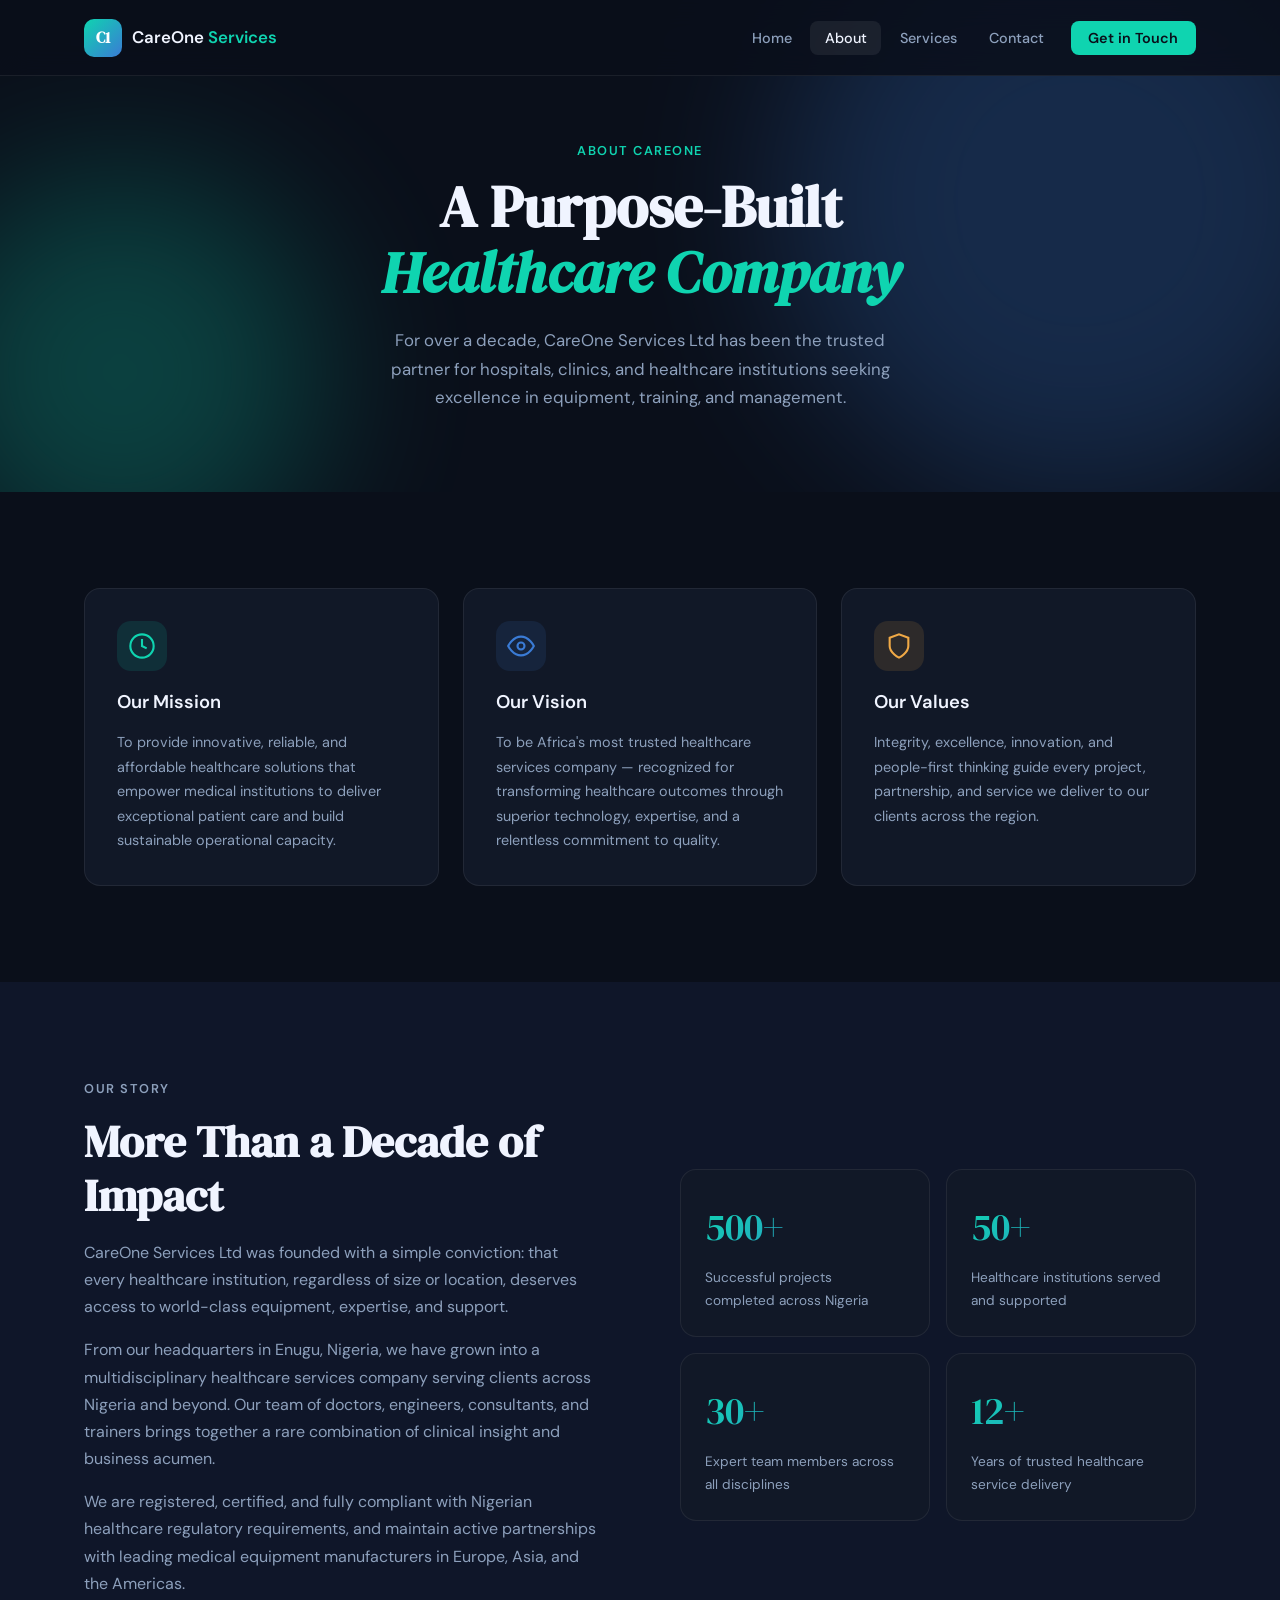
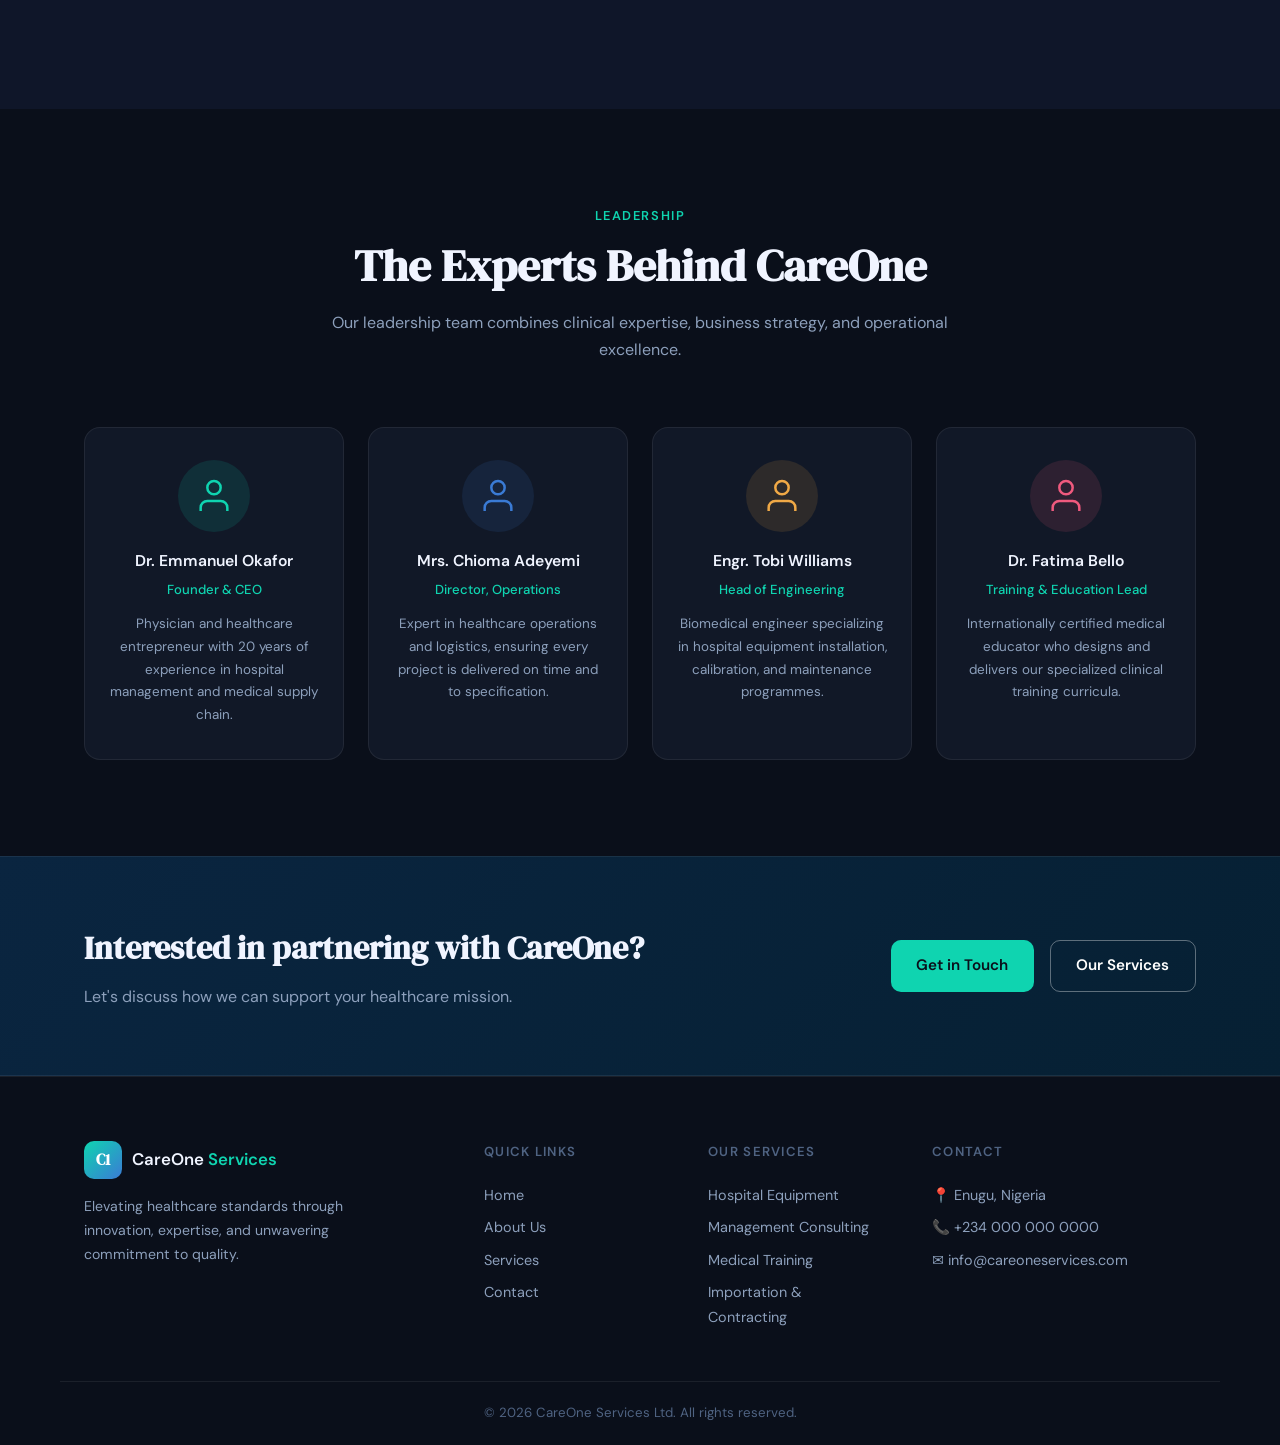
==== about.html @ 7bf024eb "Add files via upload" ====
<!DOCTYPE html>
<html lang="en">
<head>
  <meta charset="UTF-8" />
  <meta name="viewport" content="width=device-width, initial-scale=1.0"/>
  <title>About – CareOne Services Ltd</title>
  <link rel="preconnect" href="https://fonts.googleapis.com">
  <link href="https://fonts.googleapis.com/css2?family=DM+Serif+Display:ital@0;1&family=DM+Sans:wght@300;400;500;600&display=swap" rel="stylesheet">
  <link rel="stylesheet" href="style.css">
</head>
<body>

  <nav class="navbar" id="navbar">
    <div class="nav-container">
      <a href="index.html" class="logo">
        <span class="logo-mark">C1</span>
        <span class="logo-text">CareOne <span>Services</span></span>
      </a>
      <button class="hamburger" id="hamburger" aria-label="Toggle menu">
        <span></span><span></span><span></span>
      </button>
      <ul class="nav-links" id="navLinks">
        <li><a href="index.html">Home</a></li>
        <li><a href="about.html" class="active">About</a></li>
        <li><a href="services.html">Services</a></li>
        <li><a href="contact.html">Contact</a></li>
        <li><a href="contact.html" class="btn-nav">Get in Touch</a></li>
      </ul>
    </div>
  </nav>

  <!-- PAGE HERO -->
  <section class="page-hero">
    <div class="page-hero-bg">
      <div class="hero-orb orb1"></div>
      <div class="hero-orb orb2"></div>
    </div>
    <div class="container">
      <div class="page-hero-content">
        <p class="section-eyebrow">About CareOne</p>
        <h1 class="page-hero-title">A Purpose-Built<br><em>Healthcare Company</em></h1>
        <p class="page-hero-sub">For over a decade, CareOne Services Ltd has been the trusted partner for hospitals, clinics, and healthcare institutions seeking excellence in equipment, training, and management.</p>
      </div>
    </div>
  </section>

  <!-- MISSION / VISION -->
  <section class="section">
    <div class="container mv-grid">
      <div class="mv-card mission">
        <div class="mv-icon">
          <svg width="28" height="28" fill="none" stroke="currentColor" stroke-width="1.8" viewBox="0 0 24 24"><circle cx="12" cy="12" r="10"/><polyline points="12 6 12 12 16 14"/></svg>
        </div>
        <h3>Our Mission</h3>
        <p>To provide innovative, reliable, and affordable healthcare solutions that empower medical institutions to deliver exceptional patient care and build sustainable operational capacity.</p>
      </div>
      <div class="mv-card vision">
        <div class="mv-icon">
          <svg width="28" height="28" fill="none" stroke="currentColor" stroke-width="1.8" viewBox="0 0 24 24"><path d="M1 12s4-8 11-8 11 8 11 8-4 8-11 8-11-8-11-8z"/><circle cx="12" cy="12" r="3"/></svg>
        </div>
        <h3>Our Vision</h3>
        <p>To be Africa's most trusted healthcare services company — recognized for transforming healthcare outcomes through superior technology, expertise, and a relentless commitment to quality.</p>
      </div>
      <div class="mv-card values">
        <div class="mv-icon">
          <svg width="28" height="28" fill="none" stroke="currentColor" stroke-width="1.8" viewBox="0 0 24 24"><path d="M12 22s8-4 8-10V5l-8-3-8 3v7c0 6 8 10 8 10z"/></svg>
        </div>
        <h3>Our Values</h3>
        <p>Integrity, excellence, innovation, and people-first thinking guide every project, partnership, and service we deliver to our clients across the region.</p>
      </div>
    </div>
  </section>

  <!-- STORY -->
  <section class="section story-section">
    <div class="container story-inner">
      <div class="story-text">
        <p class="section-eyebrow">Our Story</p>
        <h2 class="section-title">More Than a Decade of Impact</h2>
        <p>CareOne Services Ltd was founded with a simple conviction: that every healthcare institution, regardless of size or location, deserves access to world-class equipment, expertise, and support.</p>
        <p>From our headquarters in Enugu, Nigeria, we have grown into a multidisciplinary healthcare services company serving clients across Nigeria and beyond. Our team of doctors, engineers, consultants, and trainers brings together a rare combination of clinical insight and business acumen.</p>
        <p>We are registered, certified, and fully compliant with Nigerian healthcare regulatory requirements, and maintain active partnerships with leading medical equipment manufacturers in Europe, Asia, and the Americas.</p>
      </div>
      <div class="story-visual">
        <div class="story-card sc1">
          <span class="big-num">500+</span>
          <p>Successful projects completed across Nigeria</p>
        </div>
        <div class="story-card sc2">
          <span class="big-num">50+</span>
          <p>Healthcare institutions served and supported</p>
        </div>
        <div class="story-card sc3">
          <span class="big-num">30+</span>
          <p>Expert team members across all disciplines</p>
        </div>
        <div class="story-card sc4">
          <span class="big-num">12+</span>
          <p>Years of trusted healthcare service delivery</p>
        </div>
      </div>
    </div>
  </section>

  <!-- TEAM -->
  <section class="section team-section">
    <div class="container">
      <div class="section-header">
        <p class="section-eyebrow">Leadership</p>
        <h2 class="section-title">The Experts Behind CareOne</h2>
        <p class="section-sub">Our leadership team combines clinical expertise, business strategy, and operational excellence.</p>
      </div>
      <div class="team-grid">
        <div class="team-card">
          <div class="team-avatar av1">
            <svg width="40" height="40" fill="none" stroke="currentColor" stroke-width="1.5" viewBox="0 0 24 24"><path d="M20 21v-2a4 4 0 0 0-4-4H8a4 4 0 0 0-4 4v2"/><circle cx="12" cy="7" r="4"/></svg>
          </div>
          <h4>Dr. Emmanuel Okafor</h4>
          <p class="team-role">Founder & CEO</p>
          <p class="team-bio">Physician and healthcare entrepreneur with 20 years of experience in hospital management and medical supply chain.</p>
        </div>
        <div class="team-card">
          <div class="team-avatar av2">
            <svg width="40" height="40" fill="none" stroke="currentColor" stroke-width="1.5" viewBox="0 0 24 24"><path d="M20 21v-2a4 4 0 0 0-4-4H8a4 4 0 0 0-4 4v2"/><circle cx="12" cy="7" r="4"/></svg>
          </div>
          <h4>Mrs. Chioma Adeyemi</h4>
          <p class="team-role">Director, Operations</p>
          <p class="team-bio">Expert in healthcare operations and logistics, ensuring every project is delivered on time and to specification.</p>
        </div>
        <div class="team-card">
          <div class="team-avatar av3">
            <svg width="40" height="40" fill="none" stroke="currentColor" stroke-width="1.5" viewBox="0 0 24 24"><path d="M20 21v-2a4 4 0 0 0-4-4H8a4 4 0 0 0-4 4v2"/><circle cx="12" cy="7" r="4"/></svg>
          </div>
          <h4>Engr. Tobi Williams</h4>
          <p class="team-role">Head of Engineering</p>
          <p class="team-bio">Biomedical engineer specializing in hospital equipment installation, calibration, and maintenance programmes.</p>
        </div>
        <div class="team-card">
          <div class="team-avatar av4">
            <svg width="40" height="40" fill="none" stroke="currentColor" stroke-width="1.5" viewBox="0 0 24 24"><path d="M20 21v-2a4 4 0 0 0-4-4H8a4 4 0 0 0-4 4v2"/><circle cx="12" cy="7" r="4"/></svg>
          </div>
          <h4>Dr. Fatima Bello</h4>
          <p class="team-role">Training & Education Lead</p>
          <p class="team-bio">Internationally certified medical educator who designs and delivers our specialized clinical training curricula.</p>
        </div>
      </div>
    </div>
  </section>

  <!-- CTA BANNER -->
  <section class="cta-banner">
    <div class="container">
      <div class="cta-inner">
        <div class="cta-text">
          <h2>Interested in partnering with CareOne?</h2>
          <p>Let's discuss how we can support your healthcare mission.</p>
        </div>
        <div class="cta-actions">
          <a href="contact.html" class="btn-primary">Get in Touch</a>
          <a href="services.html" class="btn-outline-white">Our Services</a>
        </div>
      </div>
    </div>
  </section>

  <footer class="footer">
    <div class="container footer-inner">
      <div class="footer-brand">
        <a href="index.html" class="logo">
          <span class="logo-mark">C1</span>
          <span class="logo-text">CareOne <span>Services</span></span>
        </a>
        <p>Elevating healthcare standards through innovation, expertise, and unwavering commitment to quality.</p>
      </div>
      <div class="footer-links">
        <h4>Quick Links</h4>
        <ul>
          <li><a href="index.html">Home</a></li>
          <li><a href="about.html">About Us</a></li>
          <li><a href="services.html">Services</a></li>
          <li><a href="contact.html">Contact</a></li>
        </ul>
      </div>
      <div class="footer-services">
        <h4>Our Services</h4>
        <ul>
          <li><a href="services.html">Hospital Equipment</a></li>
          <li><a href="services.html">Management Consulting</a></li>
          <li><a href="services.html">Medical Training</a></li>
          <li><a href="services.html">Importation & Contracting</a></li>
        </ul>
      </div>
      <div class="footer-contact">
        <h4>Contact</h4>
        <p>📍 Enugu, Nigeria</p>
        <p>📞 +234 000 000 0000</p>
        <p>✉️ info@careoneservices.com</p>
      </div>
    </div>
    <div class="footer-bottom">
      <p>© 2026 CareOne Services Ltd. All rights reserved.</p>
    </div>
  </footer>

  <script src="main.js"></script>
</body>
</html>
---- style.css ----
/* =============================
   CAREONE SERVICES LTD — style.css
   ============================= */

/* ---- TOKENS ---- */
:root {
  --bg: #0a0f1a;
  --bg-card: #111827;
  --bg-card2: #0f1629;
  --border: rgba(255,255,255,0.07);
  --border-light: rgba(255,255,255,0.12);

  --text-primary: #f0f4ff;
  --text-secondary: #8da0bc;
  --text-muted: #4f6382;

  --teal: #0fd4b0;
  --teal-dim: rgba(15,212,176,0.12);
  --navy: #3a7bd5;
  --navy-dim: rgba(58,123,213,0.12);
  --gold: #f0a946;
  --gold-dim: rgba(240,169,70,0.12);
  --rose: #f05a7e;
  --rose-dim: rgba(240,90,126,0.12);
  --purple: #9b6bff;
  --purple-dim: rgba(155,107,255,0.12);
  --slate: #5c7a9e;
  --slate-dim: rgba(92,122,158,0.12);
  --white: #ffffff;

  --accent: var(--teal);

  --radius: 16px;
  --radius-sm: 10px;
  --shadow: 0 8px 32px rgba(0,0,0,0.4);
  --shadow-lg: 0 20px 60px rgba(0,0,0,0.5);

  --font-display: 'DM Serif Display', Georgia, serif;
  --font-body: 'DM Sans', system-ui, sans-serif;
  --nav-h: 76px;
}

/* ---- RESET ---- */
*, *::before, *::after { box-sizing: border-box; margin: 0; padding: 0; }
html { scroll-behavior: smooth; }
body {
  background: var(--bg);
  color: var(--text-primary);
  font-family: var(--font-body);
  font-size: 16px;
  line-height: 1.7;
  overflow-x: hidden;
}
img { display: block; max-width: 100%; }
a { text-decoration: none; color: inherit; }
ul { list-style: none; }
input, select, textarea, button { font-family: inherit; }

/* ---- CONTAINER ---- */
.container { max-width: 1160px; margin: 0 auto; padding: 0 1.5rem; }

/* ---- NAVBAR ---- */
.navbar {
  position: fixed; top: 0; left: 0; right: 0; z-index: 100;
  height: var(--nav-h);
  display: flex; align-items: center;
  background: rgba(10,15,26,0.85);
  backdrop-filter: blur(14px);
  border-bottom: 1px solid var(--border);
  transition: background 0.3s;
}
.navbar.scrolled { background: rgba(10,15,26,0.98); }
.nav-container {
  width: 100%; max-width: 1160px; margin: 0 auto; padding: 0 1.5rem;
  display: flex; align-items: center; justify-content: space-between;
}
.logo { display: flex; align-items: center; gap: 0.6rem; }
.logo-mark {
  width: 38px; height: 38px;
  background: linear-gradient(135deg, var(--teal), var(--navy));
  color: #fff; font-family: var(--font-display);
  font-size: 0.95rem; font-weight: 700;
  border-radius: 10px;
  display: flex; align-items: center; justify-content: center;
  flex-shrink: 0;
}
.logo-text { font-size: 1.05rem; font-weight: 600; color: var(--text-primary); }
.logo-text span { color: var(--teal); }

.nav-links { display: flex; align-items: center; gap: 0.25rem; }
.nav-links li a {
  padding: 0.5rem 0.9rem;
  font-size: 0.9rem; font-weight: 500;
  color: var(--text-secondary);
  border-radius: 8px;
  transition: color 0.2s, background 0.2s;
}
.nav-links li a:hover, .nav-links li a.active { color: var(--text-primary); background: var(--border); }
.btn-nav {
  background: var(--teal) !important;
  color: var(--bg) !important;
  padding: 0.5rem 1.1rem !important;
  border-radius: 8px !important;
  font-weight: 600 !important;
  margin-left: 0.5rem;
  transition: opacity 0.2s !important;
}
.btn-nav:hover { opacity: 0.88 !important; background: var(--teal) !important; }

.hamburger {
  display: none; flex-direction: column; gap: 5px;
  background: none; border: none; cursor: pointer; padding: 4px;
}
.hamburger span {
  display: block; width: 24px; height: 2px;
  background: var(--text-primary); border-radius: 2px;
  transition: transform 0.3s, opacity 0.3s;
}
.hamburger.open span:nth-child(1) { transform: translateY(7px) rotate(45deg); }
.hamburger.open span:nth-child(2) { opacity: 0; }
.hamburger.open span:nth-child(3) { transform: translateY(-7px) rotate(-45deg); }

/* ---- BUTTONS ---- */
.btn-primary {
  display: inline-flex; align-items: center; gap: 0.5rem;
  background: var(--teal); color: var(--bg);
  padding: 0.75rem 1.6rem;
  border-radius: 10px; font-weight: 600; font-size: 0.95rem;
  border: none; cursor: pointer;
  transition: opacity 0.2s, transform 0.15s;
}
.btn-primary:hover { opacity: 0.88; transform: translateY(-1px); }
.btn-ghost {
  color: var(--text-secondary); font-weight: 500; font-size: 0.95rem;
  transition: color 0.2s;
}
.btn-ghost:hover { color: var(--text-primary); }
.btn-outline-white {
  display: inline-flex; align-items: center;
  border: 1.5px solid rgba(255,255,255,0.35);
  color: #fff; padding: 0.75rem 1.6rem;
  border-radius: 10px; font-weight: 600; font-size: 0.95rem;
  transition: background 0.2s;
}
.btn-outline-white:hover { background: rgba(255,255,255,0.1); }
.btn-full { width: 100%; justify-content: center; }

/* ---- SECTION COMMON ---- */
.section { padding: 6rem 0; }
.section-header { text-align: center; max-width: 640px; margin: 0 auto 4rem; }
.section-eyebrow {
  font-size: 0.8rem; font-weight: 600; letter-spacing: 0.12em;
  text-transform: uppercase; color: var(--teal); margin-bottom: 0.75rem;
}
.section-title { font-family: var(--font-display); font-size: clamp(1.9rem, 4vw, 2.8rem); line-height: 1.2; margin-bottom: 1rem; }
.section-sub { color: var(--text-secondary); font-size: 1rem; }

/* ---- HERO ---- */
.hero {
  min-height: 100vh; padding-top: var(--nav-h);
  display: flex; align-items: center;
  position: relative; overflow: hidden;
}
.hero-bg { position: absolute; inset: 0; z-index: 0; }
.hero-orb {
  position: absolute; border-radius: 50%;
  filter: blur(80px); opacity: 0.25;
}
.orb1 { width: 600px; height: 600px; background: var(--navy); top: -100px; right: -100px; }
.orb2 { width: 400px; height: 400px; background: var(--teal); bottom: -80px; left: -80px; }
.hero-grid {
  position: absolute; inset: 0;
  background-image:
    linear-gradient(rgba(255,255,255,0.03) 1px, transparent 1px),
    linear-gradient(90deg, rgba(255,255,255,0.03) 1px, transparent 1px);
  background-size: 60px 60px;
}
.hero-content {
  position: relative; z-index: 1;
  max-width: 600px;
  padding: 4rem 1.5rem 4rem 0;
  margin-left: calc((100vw - 1160px)/2);
  padding-left: 1.5rem;
  animation: fadeUp 0.7s ease both;
}
.hero-badge {
  display: inline-flex; align-items: center; gap: 0.6rem;
  background: var(--bg-card); border: 1px solid var(--border-light);
  padding: 0.4rem 1rem; border-radius: 100px;
  font-size: 0.8rem; font-weight: 500; color: var(--text-secondary);
  margin-bottom: 1.5rem;
}
.badge-dot { width: 8px; height: 8px; border-radius: 50%; background: var(--teal); animation: pulse 2s infinite; }
.hero-title {
  font-family: var(--font-display);
  font-size: clamp(2.6rem, 5.5vw, 4.2rem);
  line-height: 1.1; margin-bottom: 1.25rem;
}
.hero-title em { color: var(--teal); font-style: italic; }
.hero-sub { color: var(--text-secondary); font-size: 1.05rem; max-width: 460px; margin-bottom: 2rem; }
.hero-cta { display: flex; align-items: center; gap: 1.25rem; flex-wrap: wrap; margin-bottom: 3rem; }
.hero-stats { display: flex; align-items: center; gap: 2rem; flex-wrap: wrap; }
.stat { display: flex; flex-direction: column; }
.stat-num { font-family: var(--font-display); font-size: 2rem; color: var(--text-primary); }
.stat-label { font-size: 0.78rem; color: var(--text-muted); font-weight: 500; }
.stat-divider { width: 1px; height: 40px; background: var(--border-light); }

.hero-visual {
  position: absolute; right: calc((100vw - 1160px)/2);
  top: 50%; transform: translateY(-50%);
  display: flex; flex-direction: column; gap: 1rem;
  z-index: 1; padding-right: 1.5rem;
  animation: fadeLeft 0.8s 0.2s ease both;
}
.hero-card {
  background: var(--bg-card); border: 1px solid var(--border);
  border-radius: var(--radius); padding: 1.4rem 1.6rem;
  backdrop-filter: blur(6px);
  box-shadow: var(--shadow);
  transition: transform 0.25s;
}
.hero-card:hover { transform: translateY(-3px); }
.card-main { min-width: 260px; }
.card-sm { min-width: 200px; }
.card-top { transform: translateX(20px); }
.card-bottom { transform: translateX(-10px); }
.card-icon-wrap {
  width: 46px; height: 46px; border-radius: 12px;
  display: flex; align-items: center; justify-content: center;
  margin-bottom: 0.9rem;
}
.card-icon-wrap.teal { background: var(--teal-dim); color: var(--teal); }
.card-icon-wrap.navy { background: var(--navy-dim); color: var(--navy); }
.card-icon-wrap.gold { background: var(--gold-dim); color: var(--gold); }
.card-label { font-weight: 600; font-size: 0.95rem; margin-bottom: 0.25rem; }
.card-desc { font-size: 0.82rem; color: var(--text-secondary); }

/* ---- SERVICES PREVIEW GRID ---- */
.services-grid {
  display: grid;
  grid-template-columns: repeat(3, 1fr);
  gap: 1.25rem;
}
.service-card {
  background: var(--bg-card); border: 1px solid var(--border);
  border-radius: var(--radius); padding: 2rem;
  display: flex; flex-direction: column; gap: 0.6rem;
  transition: border-color 0.25s, transform 0.25s, box-shadow 0.25s;
  cursor: pointer;
  animation: fadeUp 0.5s ease both;
}
.service-card:hover {
  border-color: var(--teal); transform: translateY(-4px);
  box-shadow: 0 12px 40px rgba(15,212,176,0.1);
}
.service-card.featured {
  background: linear-gradient(135deg, #0c2040, #112a50);
  border-color: var(--navy);
}
.service-card.featured:hover { border-color: var(--teal); }
.svc-icon {
  width: 50px; height: 50px; border-radius: 14px;
  display: flex; align-items: center; justify-content: center;
  margin-bottom: 0.5rem;
}
.svc-icon.teal { background: var(--teal-dim); color: var(--teal); }
.svc-icon.navy { background: var(--navy-dim); color: var(--navy); }
.svc-icon.gold { background: var(--gold-dim); color: var(--gold); }
.svc-icon.rose { background: var(--rose-dim); color: var(--rose); }
.svc-icon.purple { background: var(--purple-dim); color: var(--purple); }
.svc-icon.white { background: rgba(255,255,255,0.1); color: #fff; }
.service-card h3 { font-size: 1rem; font-weight: 600; }
.service-card p { font-size: 0.87rem; color: var(--text-secondary); flex: 1; }
.svc-arrow { font-size: 1.1rem; color: var(--teal); margin-top: 0.5rem; align-self: flex-start; }

/* ---- WHY US ---- */
.why-us { background: linear-gradient(135deg, #0b1220 0%, #0a0f1a 100%); }
.why-inner {
  display: grid; grid-template-columns: 1fr 1fr; gap: 5rem; align-items: center;
}
.why-list { margin-top: 1.5rem; display: flex; flex-direction: column; gap: 0.9rem; }
.why-list li {
  display: flex; align-items: flex-start; gap: 0.75rem;
  font-size: 0.95rem; color: var(--text-secondary);
}
.check-icon {
  width: 22px; height: 22px; border-radius: 50%;
  background: var(--teal-dim); color: var(--teal);
  display: flex; align-items: center; justify-content: center;
  font-size: 0.75rem; flex-shrink: 0; margin-top: 2px;
}
.why-visual { display: flex; flex-direction: column; gap: 1.1rem; }
.why-card {
  background: var(--bg-card); border: 1px solid var(--border);
  border-radius: var(--radius); padding: 1.6rem;
  display: flex; flex-direction: column; gap: 0.4rem;
  transition: border-color 0.25s;
}
.why-card:hover { border-color: var(--border-light); }
.wc2 { margin-left: 2rem; }
.wc3 { margin-left: 4rem; }
.wc-num {
  font-family: var(--font-display); font-size: 2rem;
  background: linear-gradient(135deg, var(--teal), var(--navy));
  -webkit-background-clip: text; -webkit-text-fill-color: transparent;
  background-clip: text;
}
.why-card h4 { font-size: 1rem; font-weight: 600; }
.why-card p { font-size: 0.87rem; color: var(--text-secondary); }

/* ---- CTA BANNER ---- */
.cta-banner {
  background: linear-gradient(135deg, #0a2540, #062033);
  border-top: 1px solid var(--border); border-bottom: 1px solid var(--border);
  padding: 4rem 0;
}
.cta-inner {
  display: flex; align-items: center; justify-content: space-between;
  gap: 2rem; flex-wrap: wrap;
}
.cta-text h2 { font-family: var(--font-display); font-size: clamp(1.5rem, 3vw, 2rem); }
.cta-text p { color: var(--text-secondary); margin-top: 0.5rem; }
.cta-actions { display: flex; gap: 1rem; flex-shrink: 0; flex-wrap: wrap; }

/* ---- FOOTER ---- */
.footer { padding: 4rem 0 0; background: var(--bg); border-top: 1px solid var(--border); }
.footer-inner {
  display: grid; grid-template-columns: 2fr 1fr 1fr 1.5fr; gap: 3rem;
  padding-bottom: 3rem;
}
.footer-brand p { color: var(--text-secondary); font-size: 0.88rem; margin-top: 1rem; max-width: 260px; }
.footer-links h4, .footer-services h4, .footer-contact h4 {
  font-size: 0.82rem; font-weight: 600; letter-spacing: 0.1em;
  text-transform: uppercase; color: var(--text-muted); margin-bottom: 1rem;
}
.footer-links ul li a, .footer-services ul li a {
  font-size: 0.9rem; color: var(--text-secondary);
  display: block; padding: 0.25rem 0;
  transition: color 0.2s;
}
.footer-links ul li a:hover, .footer-services ul li a:hover { color: var(--teal); }
.footer-contact p { font-size: 0.9rem; color: var(--text-secondary); padding: 0.25rem 0; }
.footer-bottom {
  border-top: 1px solid var(--border); padding: 1.25rem 1.5rem;
  text-align: center;
  font-size: 0.83rem; color: var(--text-muted);
  max-width: 1160px; margin: 0 auto;
}

/* ---- PAGE HERO ---- */
.page-hero {
  padding: calc(var(--nav-h) + 4rem) 0 5rem;
  position: relative; overflow: hidden; text-align: center;
}
.page-hero-bg { position: absolute; inset: 0; }
.page-hero-content { position: relative; z-index: 1; max-width: 700px; margin: 0 auto; animation: fadeUp 0.6s ease; }
.page-hero-title {
  font-family: var(--font-display);
  font-size: clamp(2.2rem, 5vw, 3.6rem);
  line-height: 1.15; margin: 0.75rem 0 1.25rem;
}
.page-hero-title em { color: var(--teal); font-style: italic; }
.page-hero-sub { color: var(--text-secondary); font-size: 1.05rem; max-width: 520px; margin: 0 auto; }

/* ---- ABOUT PAGES ---- */
.mv-grid {
  display: grid; grid-template-columns: repeat(3, 1fr); gap: 1.5rem;
}
.mv-card {
  background: var(--bg-card); border: 1px solid var(--border);
  border-radius: var(--radius); padding: 2rem;
}
.mv-icon {
  width: 50px; height: 50px; border-radius: 14px;
  background: var(--teal-dim); color: var(--teal);
  display: flex; align-items: center; justify-content: center;
  margin-bottom: 1rem;
}
.mv-card.vision .mv-icon { background: var(--navy-dim); color: var(--navy); }
.mv-card.values .mv-icon { background: var(--gold-dim); color: var(--gold); }
.mv-card h3 { font-size: 1.15rem; font-weight: 600; margin-bottom: 0.75rem; }
.mv-card p { font-size: 0.9rem; color: var(--text-secondary); }

.story-section { background: var(--bg-card2); }
.story-inner { display: grid; grid-template-columns: 1fr 1fr; gap: 5rem; align-items: center; }
.story-text p { color: var(--text-secondary); margin-bottom: 1rem; }
.story-visual { display: grid; grid-template-columns: 1fr 1fr; gap: 1rem; }
.story-card {
  background: var(--bg-card); border: 1px solid var(--border);
  border-radius: var(--radius); padding: 1.5rem;
}
.big-num {
  font-family: var(--font-display); font-size: 2.4rem;
  background: linear-gradient(135deg, var(--teal), var(--navy));
  -webkit-background-clip: text; -webkit-text-fill-color: transparent;
  background-clip: text; display: block; margin-bottom: 0.4rem;
}
.story-card p { font-size: 0.85rem; color: var(--text-secondary); }

.team-grid { display: grid; grid-template-columns: repeat(4, 1fr); gap: 1.5rem; }
.team-card {
  background: var(--bg-card); border: 1px solid var(--border);
  border-radius: var(--radius); padding: 2rem 1.5rem; text-align: center;
  transition: border-color 0.25s, transform 0.25s;
}
.team-card:hover { border-color: var(--teal); transform: translateY(-4px); }
.team-avatar {
  width: 72px; height: 72px; border-radius: 50%;
  display: flex; align-items: center; justify-content: center;
  margin: 0 auto 1rem;
}
.av1 { background: var(--teal-dim); color: var(--teal); }
.av2 { background: var(--navy-dim); color: var(--navy); }
.av3 { background: var(--gold-dim); color: var(--gold); }
.av4 { background: var(--rose-dim); color: var(--rose); }
.team-card h4 { font-size: 0.98rem; font-weight: 600; margin-bottom: 0.25rem; }
.team-role { font-size: 0.82rem; color: var(--teal); font-weight: 500; margin-bottom: 0.75rem; }
.team-bio { font-size: 0.84rem; color: var(--text-secondary); }

/* ---- SERVICES DETAIL ---- */
.svc-detail-inner {
  display: grid; grid-template-columns: 1fr 340px; gap: 5rem; align-items: center;
}
.svc-detail-inner.reverse { grid-template-columns: 340px 1fr; }
.svc-detail-inner.reverse .svc-detail-content { order: 2; }
.svc-detail-inner.reverse .svc-detail-visual { order: 1; }
.svc-detail-badge {
  display: inline-flex; align-items: center; justify-content: center;
  width: 48px; height: 48px; border-radius: 14px;
  font-family: var(--font-display); font-size: 1.3rem; font-weight: 700;
  margin-bottom: 1rem;
}
.svc-detail-badge.teal { background: var(--teal-dim); color: var(--teal); }
.svc-detail-badge.navy { background: var(--navy-dim); color: var(--navy); }
.svc-detail-badge.gold { background: var(--gold-dim); color: var(--gold); }
.svc-detail-badge.rose { background: var(--rose-dim); color: var(--rose); }
.svc-detail-badge.purple { background: var(--purple-dim); color: var(--purple); }
.svc-detail-badge.slate { background: var(--slate-dim); color: var(--slate); }
.svc-detail-content h2 { font-family: var(--font-display); font-size: clamp(1.7rem, 3vw, 2.4rem); margin-bottom: 1rem; }
.svc-detail-content p { color: var(--text-secondary); margin-bottom: 1.5rem; }
.svc-feature-list { margin-bottom: 2rem; display: flex; flex-direction: column; gap: 0.6rem; }
.svc-feature-list li {
  font-size: 0.9rem; color: var(--text-secondary);
  display: flex; align-items: flex-start; gap: 0.7rem;
  padding: 0.5rem 0; border-bottom: 1px solid var(--border);
}
.svc-feature-list li::before {
  content: "→"; color: var(--teal); flex-shrink: 0; margin-top: 1px;
}
.svc-detail-visual {
  border-radius: var(--radius);
  display: flex; align-items: center; justify-content: center;
  min-height: 280px; opacity: 0.85;
}
.teal-bg { background: linear-gradient(135deg, #062a26, #0a3a32); color: var(--teal); }
.navy-bg { background: linear-gradient(135deg, #071230, #0e1e4a); color: var(--navy); }
.gold-bg { background: linear-gradient(135deg, #2a1e05, #3a2a0a); color: var(--gold); }
.rose-bg { background: linear-gradient(135deg, #2a0a14, #3a1220); color: var(--rose); }
.purple-bg { background: linear-gradient(135deg, #18092a, #22104a); color: var(--purple); }
.slate-bg { background: linear-gradient(135deg, #101820, #182030); color: var(--slate); }
.svc-divider { height: 1px; background: var(--border); max-width: 1160px; margin: 0 auto; }

/* ---- CONTACT ---- */
.contact-section { padding: 5rem 0; }
.contact-grid { display: grid; grid-template-columns: 400px 1fr; gap: 4rem; align-items: start; }
.contact-info h3 { font-family: var(--font-display); font-size: 1.7rem; margin-bottom: 0.75rem; }
.contact-info > p { color: var(--text-secondary); margin-bottom: 2rem; }
.contact-detail {
  display: flex; align-items: flex-start; gap: 1rem;
  padding: 1rem 0; border-bottom: 1px solid var(--border);
}
.cd-icon {
  width: 40px; height: 40px; border-radius: 10px;
  background: var(--teal-dim); color: var(--teal);
  display: flex; align-items: center; justify-content: center; flex-shrink: 0;
}
.cd-label { font-size: 0.78rem; font-weight: 600; text-transform: uppercase; letter-spacing: 0.08em; color: var(--text-muted); }
.cd-value { font-size: 0.93rem; color: var(--text-primary); margin-top: 0.2rem; }
.contact-services-list { margin-top: 1.5rem; }
.service-tags { display: flex; flex-wrap: wrap; gap: 0.5rem; margin-top: 0.5rem; }
.stag {
  background: var(--bg-card); border: 1px solid var(--border);
  padding: 0.3rem 0.8rem; border-radius: 100px;
  font-size: 0.78rem; color: var(--text-secondary);
}

.contact-form-wrap {
  background: var(--bg-card); border: 1px solid var(--border);
  border-radius: var(--radius); padding: 2.5rem;
}
.contact-form { display: flex; flex-direction: column; gap: 1.25rem; }
.form-row { display: grid; grid-template-columns: 1fr 1fr; gap: 1.25rem; }
.form-group { display: flex; flex-direction: column; gap: 0.4rem; }
.form-group label { font-size: 0.83rem; font-weight: 500; color: var(--text-secondary); }
.form-group input,
.form-group select,
.form-group textarea {
  background: var(--bg); border: 1px solid var(--border);
  color: var(--text-primary); padding: 0.75rem 1rem;
  border-radius: var(--radius-sm); font-size: 0.93rem;
  transition: border-color 0.2s;
  outline: none;
}
.form-group input:focus,
.form-group select:focus,
.form-group textarea:focus { border-color: var(--teal); }
.form-group input::placeholder,
.form-group textarea::placeholder { color: var(--text-muted); }
.form-group select option { background: #1a2235; }
.form-group textarea { resize: vertical; }
.form-success {
  display: none; align-items: center; gap: 0.75rem;
  background: var(--teal-dim); border: 1px solid rgba(15,212,176,0.2);
  border-radius: var(--radius-sm); padding: 1rem 1.25rem;
  color: var(--teal); font-weight: 500;
  margin-top: 0.5rem;
}
.form-success.show { display: flex; }

.map-section { height: 300px; }
.map-placeholder {
  height: 100%; background: linear-gradient(135deg, #0b1a2e, #091420);
  border-top: 1px solid var(--border); border-bottom: 1px solid var(--border);
  display: flex; align-items: center; justify-content: center;
  position: relative; overflow: hidden;
}
.map-placeholder::before {
  content: ''; position: absolute; inset: 0;
  background-image:
    linear-gradient(rgba(255,255,255,0.02) 1px, transparent 1px),
    linear-gradient(90deg, rgba(255,255,255,0.02) 1px, transparent 1px);
  background-size: 40px 40px;
}
.map-overlay {
  display: flex; flex-direction: column; align-items: center; gap: 0.5rem;
  color: var(--teal); position: relative; z-index: 1;
  background: var(--bg-card); border: 1px solid var(--border);
  padding: 1.5rem 2.5rem; border-radius: var(--radius); text-align: center;
}
.map-overlay p { font-weight: 600; font-size: 1rem; }
.map-overlay span { font-size: 0.87rem; color: var(--text-secondary); }

/* ---- ANIMATIONS ---- */
@keyframes fadeUp {
  from { opacity: 0; transform: translateY(24px); }
  to   { opacity: 1; transform: translateY(0); }
}
@keyframes fadeLeft {
  from { opacity: 0; transform: translate(24px, -50%); }
  to   { opacity: 1; transform: translate(0, -50%); }
}
@keyframes pulse {
  0%, 100% { opacity: 1; transform: scale(1); }
  50% { opacity: 0.6; transform: scale(1.3); }
}

/* ---- RESPONSIVE ---- */
@media (max-width: 1100px) {
  .hero-visual { display: none; }
  .hero-content { margin-left: 0; max-width: 100%; padding: 4rem 1.5rem; }
}

@media (max-width: 900px) {
  .hamburger { display: flex; }
  .nav-links {
    display: none; flex-direction: column; align-items: flex-start;
    position: fixed; top: var(--nav-h); left: 0; right: 0;
    background: rgba(10,15,26,0.98); backdrop-filter: blur(14px);
    padding: 1.5rem; border-bottom: 1px solid var(--border); gap: 0.1rem;
  }
  .nav-links.open { display: flex; }
  .nav-links li a { padding: 0.75rem 1rem; font-size: 1rem; width: 100%; }
  .btn-nav { margin-left: 0 !important; margin-top: 0.5rem; }

  .services-grid { grid-template-columns: repeat(2, 1fr); }
  .why-inner { grid-template-columns: 1fr; gap: 3rem; }
  .wc2, .wc3 { margin-left: 0; }
  .footer-inner { grid-template-columns: 1fr 1fr; gap: 2rem; }
  .mv-grid { grid-template-columns: 1fr; }
  .story-inner { grid-template-columns: 1fr; gap: 3rem; }
  .story-visual { grid-template-columns: 1fr 1fr; }
  .team-grid { grid-template-columns: repeat(2, 1fr); }
  .svc-detail-inner,
  .svc-detail-inner.reverse {
    grid-template-columns: 1fr;
  }
  .svc-detail-inner.reverse .svc-detail-content { order: 1; }
  .svc-detail-inner.reverse .svc-detail-visual { order: 2; }
  .svc-detail-visual { min-height: 200px; }
  .contact-grid { grid-template-columns: 1fr; }
  .cta-inner { flex-direction: column; text-align: center; }
}

@media (max-width: 600px) {
  .section { padding: 4rem 0; }
  .services-grid { grid-template-columns: 1fr; }
  .story-visual { grid-template-columns: 1fr; }
  .team-grid { grid-template-columns: 1fr; }
  .footer-inner { grid-template-columns: 1fr; }
  .hero-stats { gap: 1rem; }
  .stat-divider { display: none; }
  .form-row { grid-template-columns: 1fr; }
  .hero-cta { flex-direction: column; align-items: flex-start; }
  .cta-actions { flex-direction: column; width: 100%; }
  .cta-actions a { text-align: center; justify-content: center; }
}
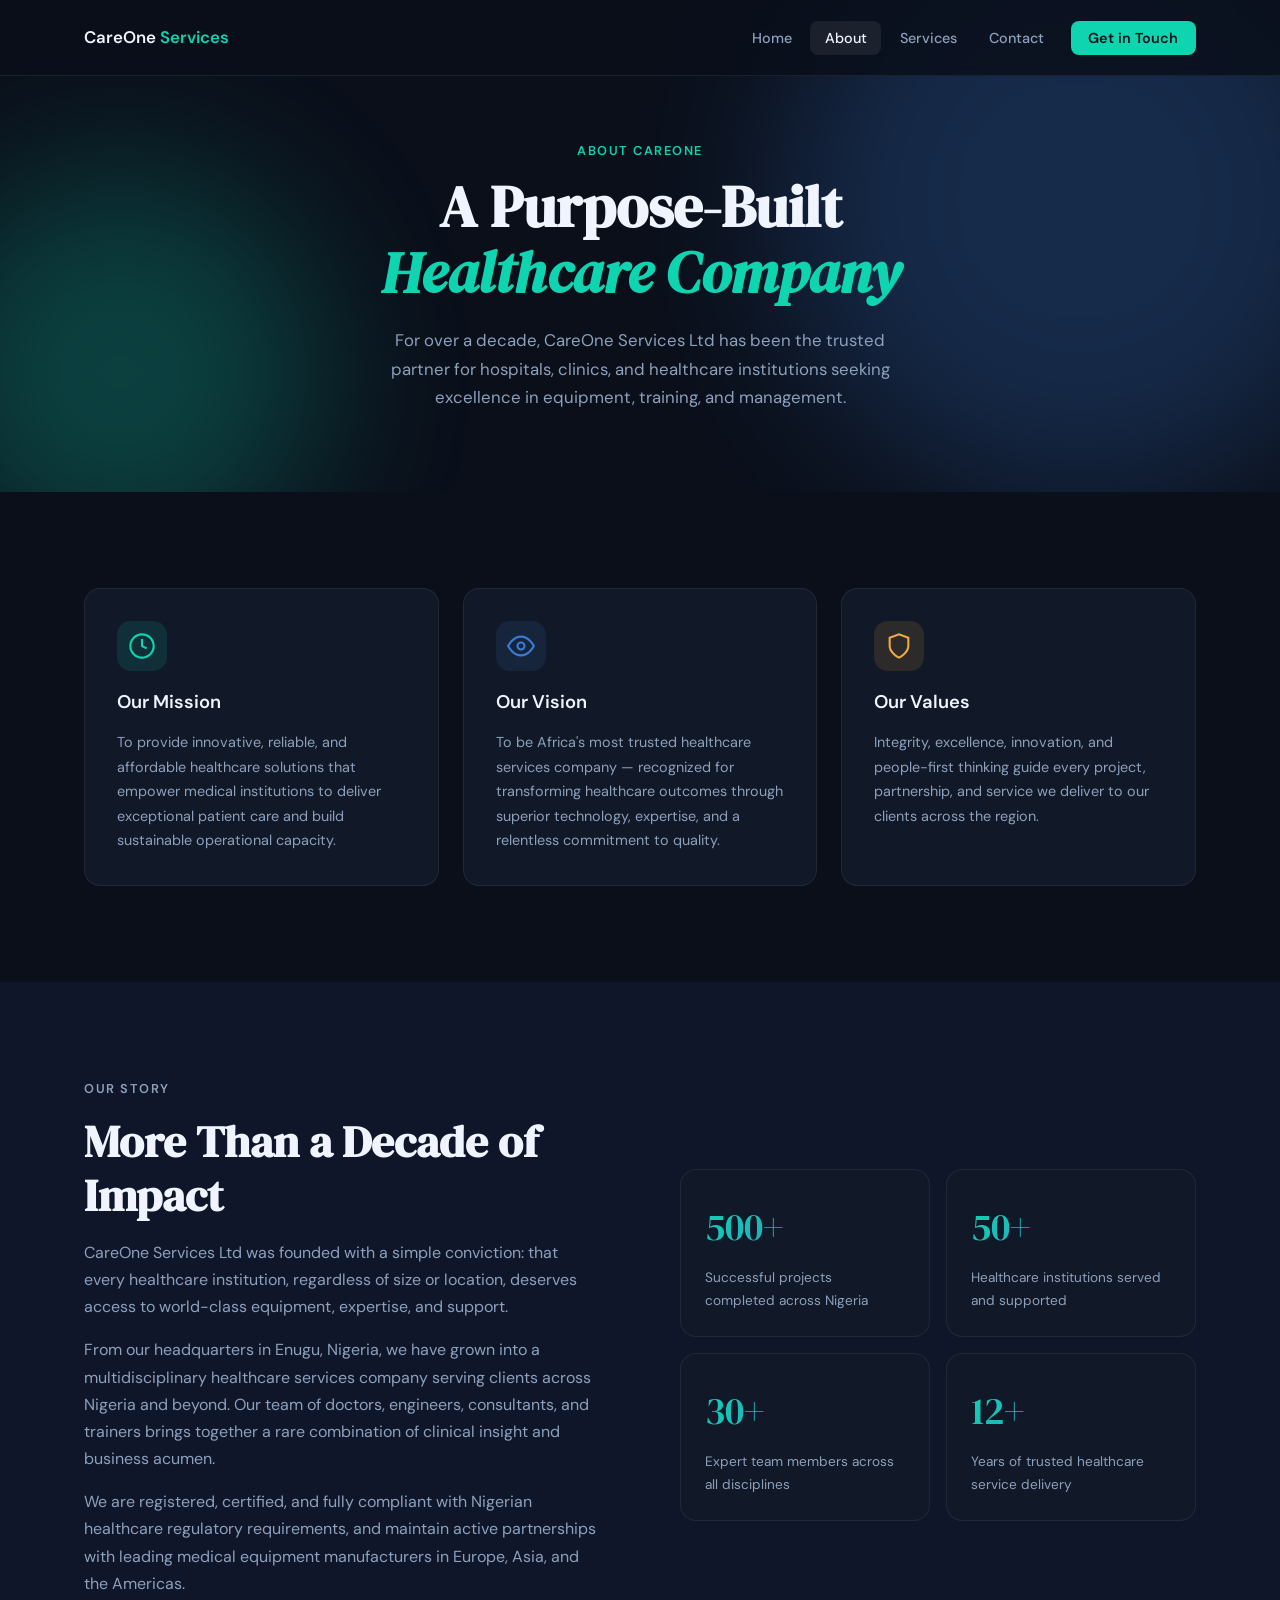
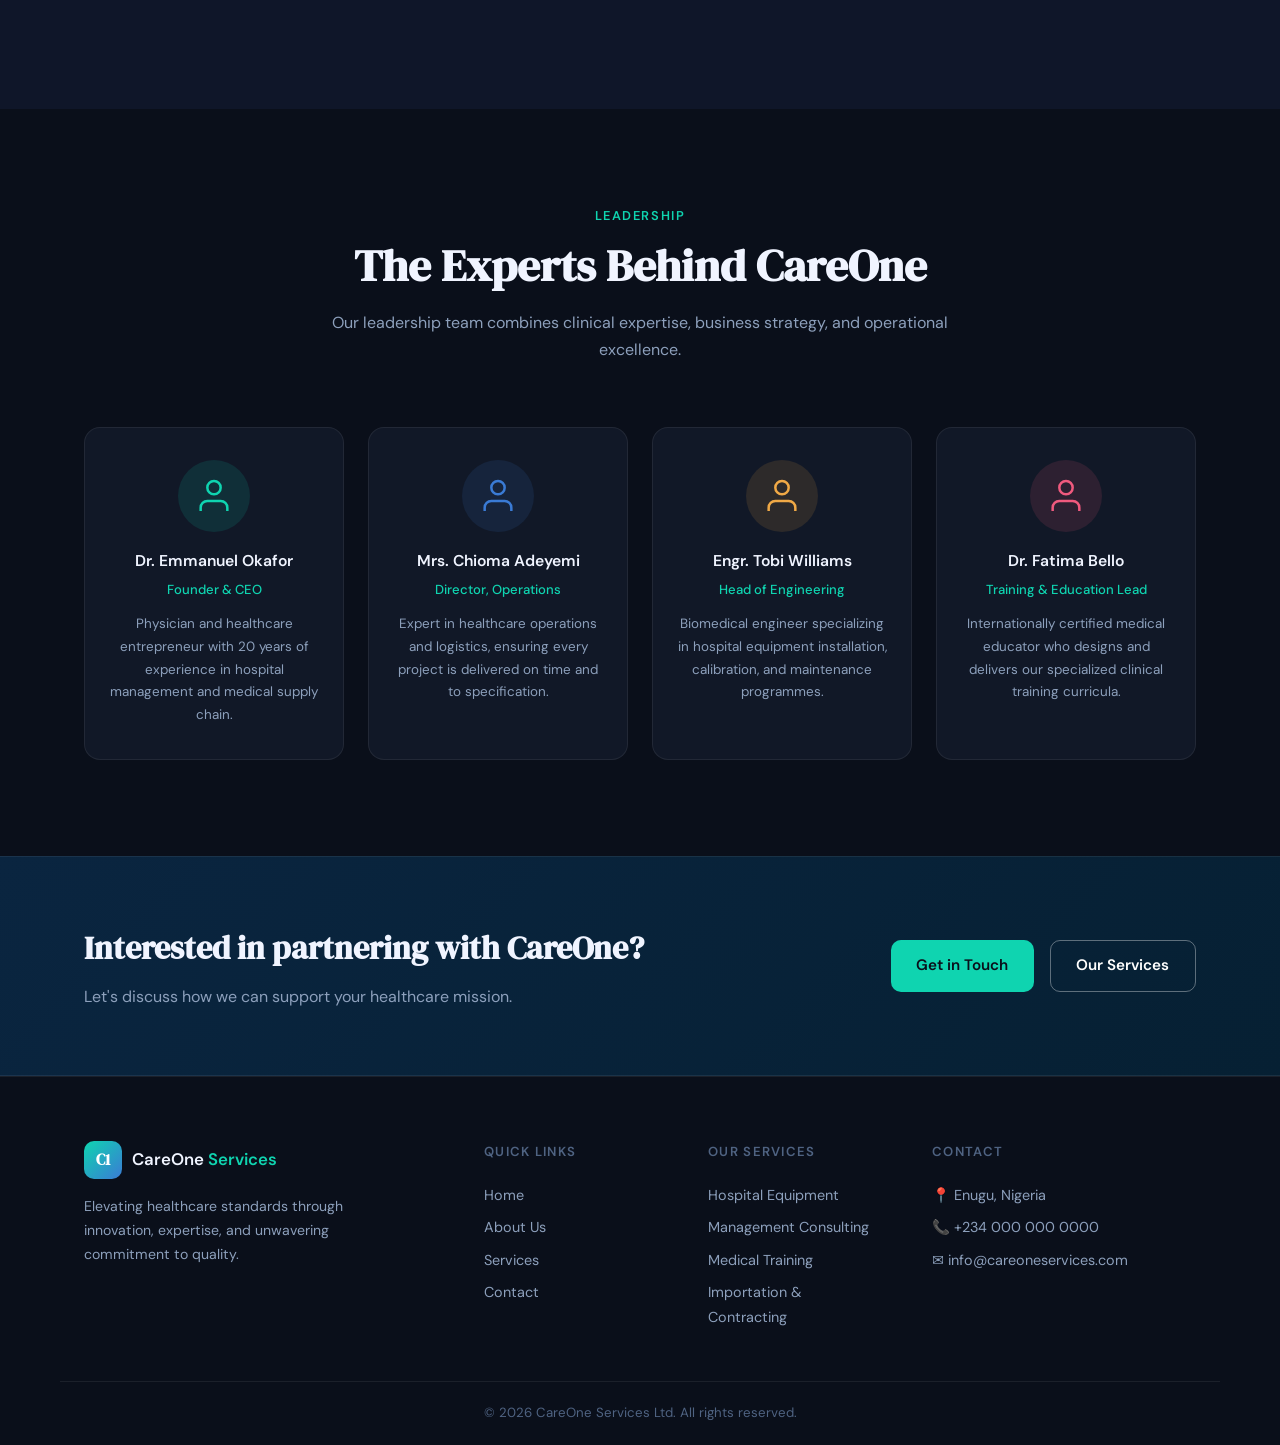
==== commit efedf022: "Comment out logo span in navbar Commented out the logo span in the navigation bar." ====
--- a/about.html
+++ b/about.html
@@ -13,7 +13,7 @@
   <nav class="navbar" id="navbar">
     <div class="nav-container">
       <a href="index.html" class="logo">
-        <span class="logo-mark">C1</span>
+        <!-- <span class="logo-mark">C1</span> -->
         <span class="logo-text">CareOne <span>Services</span></span>
       </a>
       <button class="hamburger" id="hamburger" aria-label="Toggle menu">
